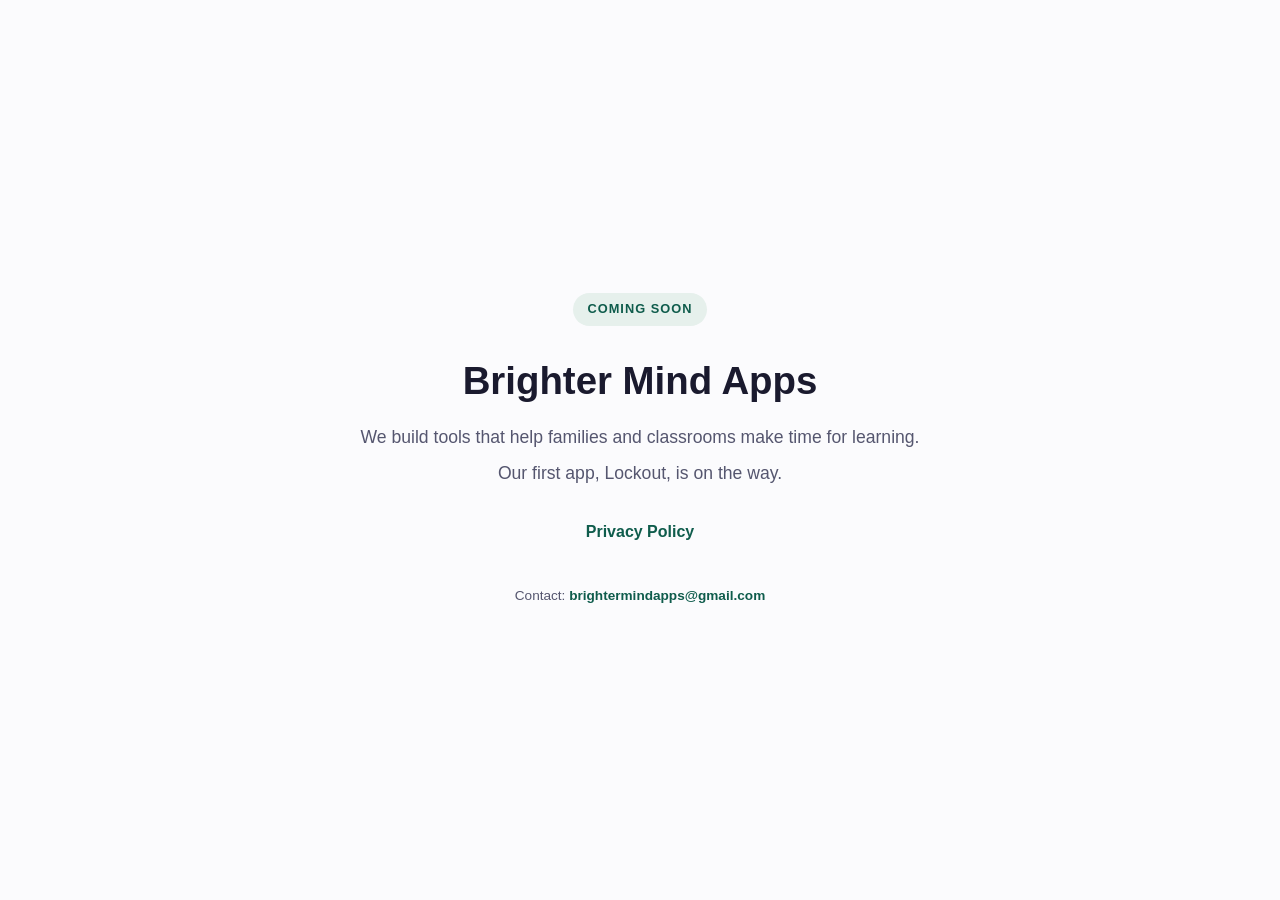
==== index.html @ 4ad0b9e4 "Add files via upload" ====
<!DOCTYPE html>
<html lang="en">
<head>
<meta charset="utf-8">
<meta name="viewport" content="width=device-width, initial-scale=1">
<title>Brighter Mind Apps</title>
<style>
  :root { --ink:#1a1a2e; --soft:#55566f; --accent:#0f5c4c; --wash:#e6f0ec; }
  * { box-sizing: border-box; margin: 0; padding: 0; }
  body {
    font-family: -apple-system, BlinkMacSystemFont, "Segoe UI", Roboto,
      Helvetica, Arial, sans-serif;
    color: var(--ink); background: #fbfbfd; min-height: 100vh;
    display: flex; align-items: center; justify-content: center;
    padding: 24px; line-height: 1.6;
  }
  .card { max-width: 560px; text-align: center; }
  .badge {
    display: inline-block; background: var(--wash); color: var(--accent);
    font-weight: 600; font-size: 0.8rem; letter-spacing: 0.08em;
    text-transform: uppercase; padding: 6px 14px; border-radius: 999px;
    margin-bottom: 24px;
  }
  h1 { font-size: 2.4rem; margin-bottom: 12px; }
  p { color: var(--soft); font-size: 1.1rem; margin-bottom: 8px; }
  .links { margin-top: 32px; }
  a {
    color: var(--accent); text-decoration: none; font-weight: 600;
    border-bottom: 1px solid transparent; transition: border-color .15s;
  }
  a:hover { border-color: var(--accent); }
  footer { margin-top: 40px; font-size: 0.85rem; color: var(--soft); }
</style>
</head>
<body>
  <div class="card">
    <span class="badge">Coming soon</span>
    <h1>Brighter Mind Apps</h1>
    <p>We build tools that help families and classrooms make time for
       learning.</p>
    <p>Our first app, Lockout, is on the way.</p>
    <div class="links">
      <a href="/privacy/">Privacy Policy</a>
    </div>
    <footer>
      Contact: <a href="mailto:brightermindapps@gmail.com"
        >brightermindapps@gmail.com</a>
    </footer>
  </div>
</body>
</html>
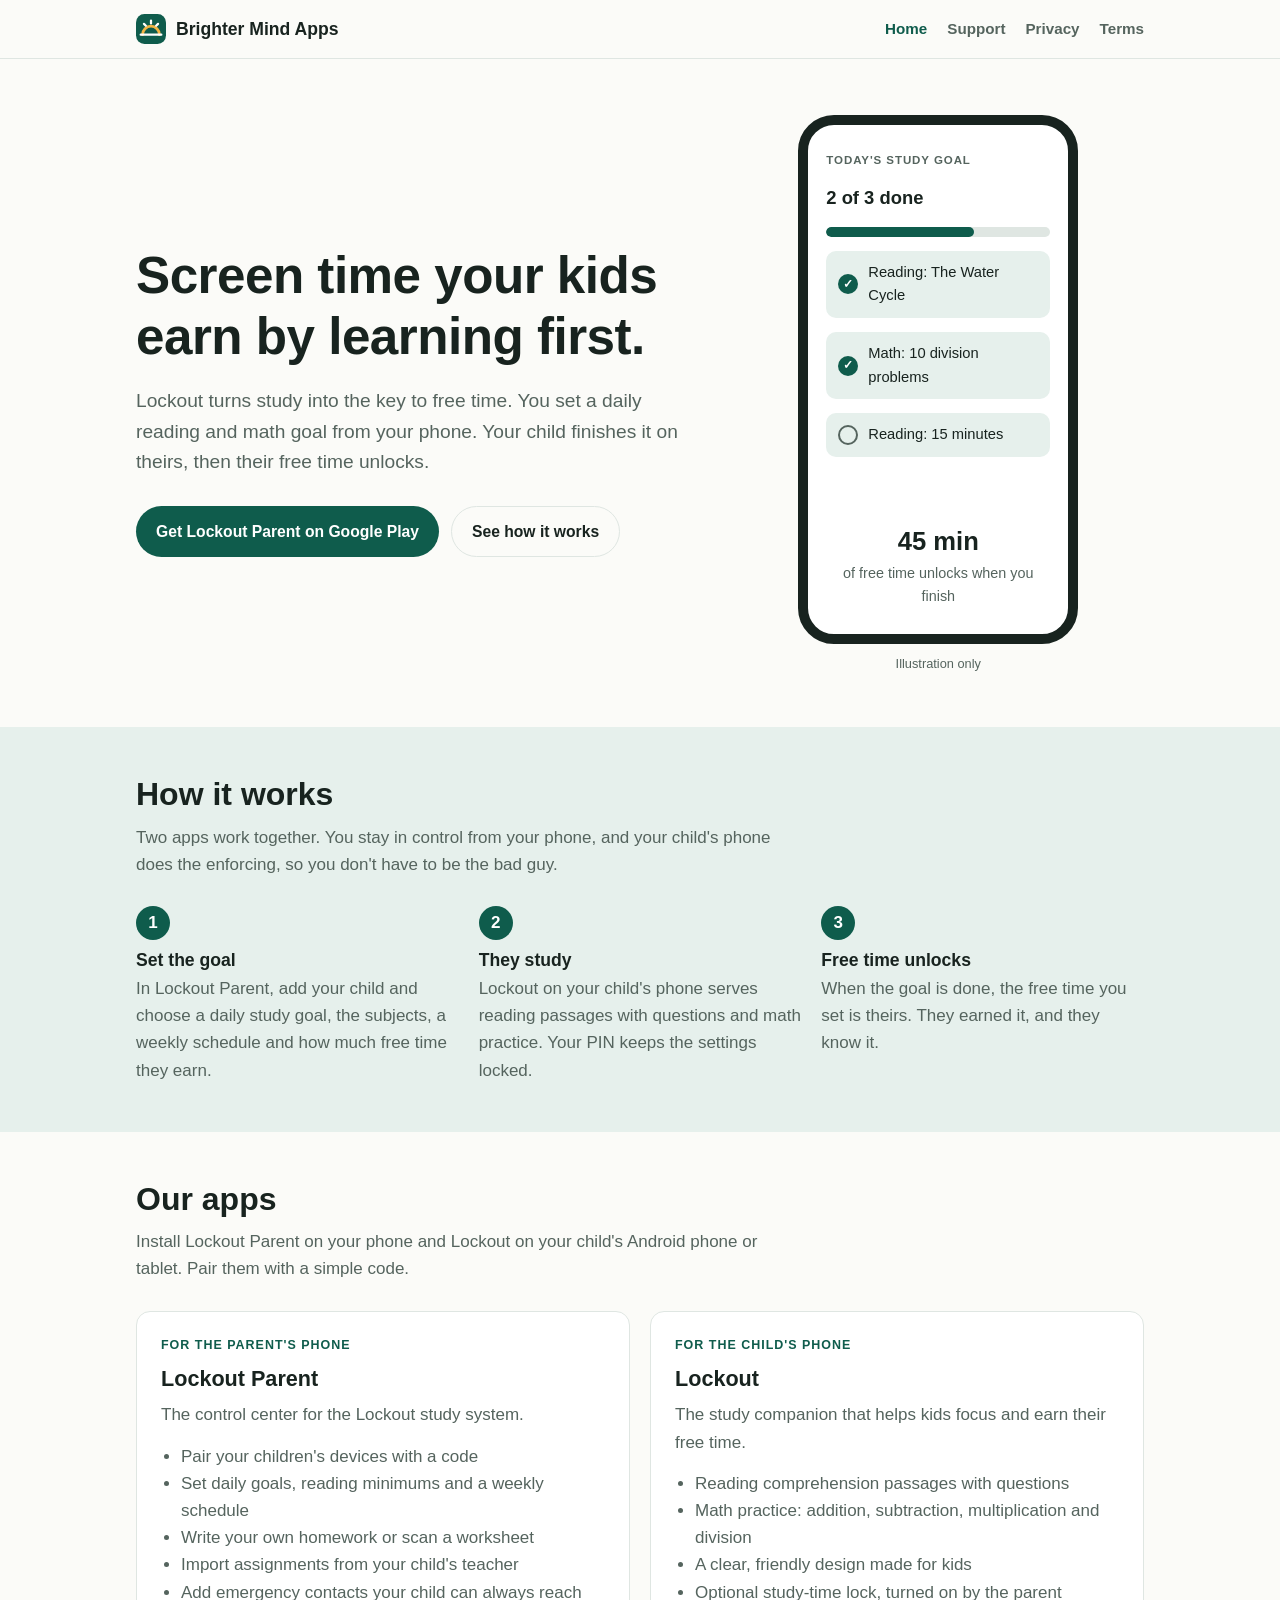
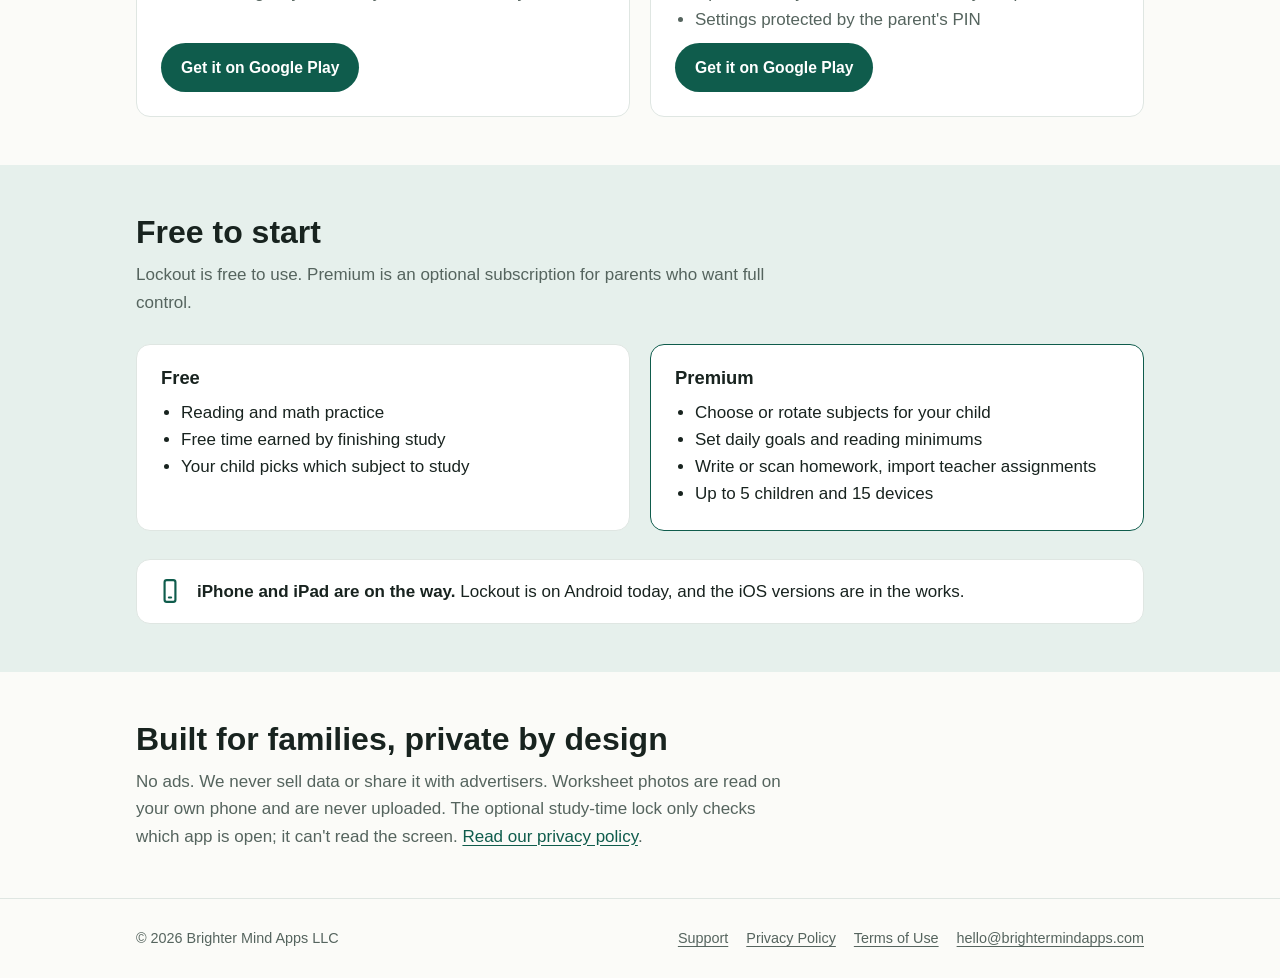
==== commit 9bf3464b: "Launch full site: home, support, privacy and terms pages Replaces the coming-soon page with pages fo" ====
--- a/index.html
+++ b/index.html
@@ -2,50 +2,153 @@
 <html lang="en">
 <head>
 <meta charset="utf-8">
-<meta name="viewport" content="width=device-width, initial-scale=1">
+<meta name="viewport" content="width=device-width, initial-scale=1, viewport-fit=cover">
 <title>Brighter Mind Apps</title>
-<style>
-  :root { --ink:#1a1a2e; --soft:#55566f; --accent:#0f5c4c; --wash:#e6f0ec; }
-  * { box-sizing: border-box; margin: 0; padding: 0; }
-  body {
-    font-family: -apple-system, BlinkMacSystemFont, "Segoe UI", Roboto,
-      Helvetica, Arial, sans-serif;
-    color: var(--ink); background: #fbfbfd; min-height: 100vh;
-    display: flex; align-items: center; justify-content: center;
-    padding: 24px; line-height: 1.6;
-  }
-  .card { max-width: 560px; text-align: center; }
-  .badge {
-    display: inline-block; background: var(--wash); color: var(--accent);
-    font-weight: 600; font-size: 0.8rem; letter-spacing: 0.08em;
-    text-transform: uppercase; padding: 6px 14px; border-radius: 999px;
-    margin-bottom: 24px;
-  }
-  h1 { font-size: 2.4rem; margin-bottom: 12px; }
-  p { color: var(--soft); font-size: 1.1rem; margin-bottom: 8px; }
-  .links { margin-top: 32px; }
-  a {
-    color: var(--accent); text-decoration: none; font-weight: 600;
-    border-bottom: 1px solid transparent; transition: border-color .15s;
-  }
-  a:hover { border-color: var(--accent); }
-  footer { margin-top: 40px; font-size: 0.85rem; color: var(--soft); }
-</style>
+<meta name="description" content="Lockout and Lockout Parent: kids earn screen time by finishing reading and math goals their parent sets.">
+<link rel="stylesheet" href="style.css">
 </head>
 <body>
-  <div class="card">
-    <span class="badge">Coming soon</span>
-    <h1>Brighter Mind Apps</h1>
-    <p>We build tools that help families and classrooms make time for
-       learning.</p>
-    <p>Our first app, Lockout, is on the way.</p>
-    <div class="links">
-      <a href="/privacy/">Privacy Policy</a>
+<header class="site-head">
+  <div class="wrap">
+    <a class="brand" href="./"><svg class="brand-mark" viewBox="0 0 32 32" aria-hidden="true"><rect width="32" height="32" rx="9" fill="var(--accent)"/><path d="M7 22a9 9 0 0 1 18 0" fill="none" stroke="var(--sun)" stroke-width="3" stroke-linecap="round"/><path d="M16 7v3M8.5 10.5l2 2M23.5 10.5l-2 2" stroke="var(--accent-ink)" stroke-width="2.4" stroke-linecap="round"/><path d="M5 22h22" stroke="var(--accent-ink)" stroke-width="2.4" stroke-linecap="round"/></svg>Brighter Mind Apps</a>
+    <nav class="nav" aria-label="Main">
+      <a href="./" aria-current="page">Home</a>
+      <a href="support/">Support</a>
+      <a href="privacy/">Privacy</a>
+      <a href="terms/">Terms</a>
+    </nav>
+  </div>
+</header>
+<main>
+<section class="hero">
+  <div class="wrap">
+    <div>
+      <h1>Screen time your kids earn by learning first.</h1>
+      <p class="lead">Lockout turns study into the key to free time. You set a daily reading and math goal from your phone. Your child finishes it on theirs, then their free time unlocks.</p>
+      <div class="hero-actions">
+        <a class="btn btn-primary" href="https://play.google.com/store/apps/details?id=com.brightermindapps.lockoutparent">Get Lockout Parent on Google Play</a>
+        <a class="btn btn-ghost" href="#how-it-works">See how it works</a>
+      </div>
     </div>
-    <footer>
-      Contact: <a href="mailto:brightermindapps@gmail.com"
-        >brightermindapps@gmail.com</a>
-    </footer>
+    <div>
+      <div class="phone" role="img" aria-label="Illustration of the Lockout app on a child's phone: today's study goal is two of three tasks done, with 45 minutes of free time waiting to unlock.">
+        <span class="eyebrow">Today's study goal</span>
+        <span class="goal">2 of 3 done</span>
+        <div class="meter"><span></span></div>
+        <div class="task"><span class="tick done">&#10003;</span>Reading: The Water Cycle</div>
+        <div class="task"><span class="tick done">&#10003;</span>Math: 10 division problems</div>
+        <div class="task"><span class="tick open"></span>Reading: 15 minutes</div>
+        <div class="unlock"><strong>45 min</strong>of free time unlocks when you finish</div>
+      </div>
+      <p class="figure-note">Illustration only</p>
+    </div>
   </div>
+</section>
+
+<section class="band alt" id="how-it-works">
+  <div class="wrap">
+    <h2>How it works</h2>
+    <p class="intro">Two apps work together. You stay in control from your phone, and your child's phone does the enforcing, so you don't have to be the bad guy.</p>
+    <ol class="steps">
+      <li>
+        <h3>Set the goal</h3>
+        <p>In Lockout Parent, add your child and choose a daily study goal, the subjects, a weekly schedule and how much free time they earn.</p>
+      </li>
+      <li>
+        <h3>They study</h3>
+        <p>Lockout on your child's phone serves reading passages with questions and math practice. Your PIN keeps the settings locked.</p>
+      </li>
+      <li>
+        <h3>Free time unlocks</h3>
+        <p>When the goal is done, the free time you set is theirs. They earned it, and they know it.</p>
+      </li>
+    </ol>
+  </div>
+</section>
+
+<section class="band" id="apps">
+  <div class="wrap">
+    <h2>Our apps</h2>
+    <p class="intro">Install Lockout Parent on your phone and Lockout on your child's Android phone or tablet. Pair them with a simple code.</p>
+    <div class="apps">
+      <article class="app">
+        <span class="where">For the parent's phone</span>
+        <h3>Lockout Parent</h3>
+        <p>The control center for the Lockout study system.</p>
+        <ul>
+          <li>Pair your children's devices with a code</li>
+          <li>Set daily goals, reading minimums and a weekly schedule</li>
+          <li>Write your own homework or scan a worksheet</li>
+          <li>Import assignments from your child's teacher</li>
+          <li>Add emergency contacts your child can always reach</li>
+        </ul>
+        <a class="btn btn-primary" href="https://play.google.com/store/apps/details?id=com.brightermindapps.lockoutparent">Get it on Google Play</a>
+      </article>
+      <article class="app">
+        <span class="where">For the child's phone</span>
+        <h3>Lockout</h3>
+        <p>The study companion that helps kids focus and earn their free time.</p>
+        <ul>
+          <li>Reading comprehension passages with questions</li>
+          <li>Math practice: addition, subtraction, multiplication and division</li>
+          <li>A clear, friendly design made for kids</li>
+          <li>Optional study-time lock, turned on by the parent</li>
+          <li>Settings protected by the parent's PIN</li>
+        </ul>
+        <a class="btn btn-primary" href="https://play.google.com/store/apps/details?id=com.brightermindapps.lockout">Get it on Google Play</a>
+      </article>
+    </div>
+  </div>
+</section>
+
+<section class="band alt" id="plans">
+  <div class="wrap">
+    <h2>Free to start</h2>
+    <p class="intro">Lockout is free to use. Premium is an optional subscription for parents who want full control.</p>
+    <div class="plans">
+      <div class="plan">
+        <h3>Free</h3>
+        <ul>
+          <li>Reading and math practice</li>
+          <li>Free time earned by finishing study</li>
+          <li>Your child picks which subject to study</li>
+        </ul>
+      </div>
+      <div class="plan premium">
+        <h3>Premium</h3>
+        <ul>
+          <li>Choose or rotate subjects for your child</li>
+          <li>Set daily goals and reading minimums</li>
+          <li>Write or scan homework, import teacher assignments</li>
+          <li>Up to 5 children and 15 devices</li>
+        </ul>
+      </div>
+    </div>
+    <div class="note-strip">
+      <svg viewBox="0 0 24 24" fill="none" stroke="currentColor" stroke-width="2" stroke-linecap="round" stroke-linejoin="round" aria-hidden="true"><rect x="7" y="2" width="10" height="20" rx="2"/><path d="M11 18h2"/></svg>
+      <p><strong>iPhone and iPad are on the way.</strong> Lockout is on Android today, and the iOS versions are in the works.</p>
+    </div>
+  </div>
+</section>
+
+<section class="band" id="privacy-promise">
+  <div class="wrap">
+    <h2>Built for families, private by design</h2>
+    <p class="intro">No ads. We never sell data or share it with advertisers. Worksheet photos are read on your own phone and are never uploaded. The optional study-time lock only checks which app is open; it can't read the screen. <a href="privacy/">Read our privacy policy</a>.</p>
+  </div>
+</section>
+
+</main>
+<footer class="site-foot">
+  <div class="wrap">
+    <span>&copy; 2026 Brighter Mind Apps LLC</span>
+    <nav aria-label="Footer">
+      <a href="support/">Support</a>
+      <a href="privacy/">Privacy Policy</a>
+      <a href="terms/">Terms of Use</a>
+      <a href="mailto:hello@brightermindapps.com">hello@brightermindapps.com</a>
+    </nav>
+  </div>
+</footer>
 </body>
 </html>
--- a/style.css
+++ b/style.css
@@ -0,0 +1,156 @@
+/* Brighter Mind Apps — shared styles.
+   Layout: one centered column, a calm header bar, content bands that stack on phones.
+   System fonts only, so the site makes no third-party requests. */
+:root {
+  --bg: #fbfbf8;
+  --surface: #ffffff;
+  --wash: #e6f0ec;
+  --ink: #18231f;
+  --soft: #55645e;
+  --line: #dfe6e2;
+  --accent: #0f5c4c;
+  --accent-ink: #ffffff;
+  --sun: #f2b544;
+  --font-display: "Avenir Next", "Segoe UI Variable Display", "Segoe UI", "Helvetica Neue", Arial, sans-serif;
+  --font-body: -apple-system, BlinkMacSystemFont, "Segoe UI", Roboto, "Helvetica Neue", Arial, sans-serif;
+  --radius: 14px;
+  color-scheme: light;
+}
+@media (prefers-color-scheme: dark) {
+  :root:not([data-theme="light"]) {
+    --bg: #101614; --surface: #17201d; --wash: #1d2e28; --ink: #e8efec; --soft: #a3b3ad;
+    --line: #2a3833; --accent: #5cc4a8; --accent-ink: #0c1512; --sun: #f2b544;  color-scheme: dark;
+  }
+}
+:root[data-theme="dark"] {
+  --bg: #101614; --surface: #17201d; --wash: #1d2e28; --ink: #e8efec; --soft: #a3b3ad;
+  --line: #2a3833; --accent: #5cc4a8; --accent-ink: #0c1512; --sun: #f2b544;  color-scheme: dark;
+}
+
+* { box-sizing: border-box; }
+html { -webkit-text-size-adjust: 100%; }
+body {
+  margin: 0; background: var(--bg); color: var(--ink);
+  font-family: var(--font-body); font-size: 17px; line-height: 1.6;
+}
+a { color: var(--accent); text-underline-offset: 3px; }
+a:focus-visible, button:focus-visible { outline: 3px solid var(--sun); outline-offset: 2px; border-radius: 4px; }
+img, svg { max-width: 100%; }
+h1, h2, h3 { font-family: var(--font-display); line-height: 1.2; text-wrap: balance; margin: 0; }
+
+.wrap {
+  max-width: 1040px; margin: 0 auto;
+  padding-left: max(16px, env(safe-area-inset-left, 0px));
+  padding-right: max(16px, env(safe-area-inset-right, 0px));
+}
+
+/* Header */
+.site-head { border-bottom: 1px solid var(--line); background: var(--bg); }
+.site-head .wrap { display: flex; align-items: center; justify-content: space-between; gap: 16px; flex-wrap: wrap; padding-block: 14px; }
+.brand { display: flex; align-items: center; gap: 10px; color: var(--ink); text-decoration: none; font-family: var(--font-display); font-weight: 700; font-size: 1.1rem; }
+.brand-mark { width: 30px; height: 30px; flex: none; }
+.nav { display: flex; gap: 6px 20px; flex-wrap: wrap; font-size: 0.95rem; }
+.nav a { color: var(--soft); text-decoration: none; font-weight: 600; }
+.nav a:hover, .nav a[aria-current="page"] { color: var(--accent); }
+
+/* Hero */
+.hero { padding-block: 56px 40px; }
+.hero .wrap { display: grid; grid-template-columns: 1.15fr 0.85fr; gap: 40px; align-items: center; }
+.hero h1 { font-size: clamp(2.1rem, 4.5vw, 3.2rem); letter-spacing: -0.01em; }
+.hero p.lead { font-size: 1.2rem; color: var(--soft); max-width: 34em; margin: 18px 0 0; }
+.hero-actions { display: flex; gap: 12px; flex-wrap: wrap; margin-top: 28px; }
+.btn {
+  display: inline-flex; align-items: center; gap: 8px; padding: 12px 20px;
+  border-radius: 999px; font-weight: 700; text-decoration: none; font-size: 0.98rem;
+}
+.btn-primary { background: var(--accent); color: var(--accent-ink); }
+.btn-ghost { border: 1.5px solid var(--line); color: var(--ink); }
+.btn-primary:hover { filter: brightness(1.08); }
+.btn-ghost:hover { border-color: var(--accent); }
+
+/* Phone illustration */
+.phone {
+  width: min(280px, 100%); margin-inline: auto; aspect-ratio: 9 / 17;
+  background: var(--surface); border: 10px solid var(--ink); border-radius: 36px;
+  padding: 26px 18px; display: flex; flex-direction: column; gap: 14px;
+}
+.phone .eyebrow { font-size: 0.72rem; letter-spacing: 0.08em; text-transform: uppercase; color: var(--soft); font-weight: 700; }
+.phone .goal { font-family: var(--font-display); font-weight: 700; font-size: 1.15rem; }
+.task { display: flex; align-items: center; gap: 10px; font-size: 0.92rem; padding: 10px 12px; border-radius: 10px; background: var(--wash); }
+.tick { width: 20px; height: 20px; border-radius: 50%; flex: none; display: grid; place-items: center; font-size: 0.75rem; font-weight: 800; }
+.tick.done { background: var(--accent); color: var(--accent-ink); }
+.tick.open { border: 2px solid var(--soft); }
+.meter { height: 10px; border-radius: 999px; background: var(--line); overflow: hidden; }
+.meter span { display: block; height: 100%; width: 66%; background: var(--accent); border-radius: inherit; }
+.unlock { margin-top: auto; text-align: center; font-size: 0.9rem; color: var(--soft); }
+.unlock strong { display: block; font-family: var(--font-display); font-size: 1.6rem; color: var(--ink); font-variant-numeric: tabular-nums; }
+.figure-note { text-align: center; font-size: 0.8rem; color: var(--soft); margin-top: 10px; }
+
+/* Sections */
+.band { padding-block: 48px; }
+.band.alt { background: var(--wash); }
+.band h2 { font-size: clamp(1.6rem, 3vw, 2rem); }
+.band .intro { color: var(--soft); max-width: 38em; margin: 10px 0 0; }
+
+.steps { list-style: none; padding: 0; margin: 28px 0 0; display: grid; grid-template-columns: repeat(3, 1fr); gap: 20px; counter-reset: step; }
+.steps li { counter-increment: step; min-width: 0; }
+.steps li::before {
+  content: counter(step); display: grid; place-items: center; width: 34px; height: 34px;
+  border-radius: 50%; background: var(--accent); color: var(--accent-ink); font-weight: 800; margin-bottom: 10px;
+}
+.steps h3 { font-size: 1.1rem; margin-bottom: 4px; }
+.steps p { margin: 0; color: var(--soft); }
+
+.apps { display: grid; grid-template-columns: repeat(2, 1fr); gap: 20px; margin-top: 28px; }
+.app {
+  background: var(--surface); border: 1px solid var(--line); border-radius: var(--radius);
+  padding: 24px; display: flex; flex-direction: column; gap: 10px; min-width: 0;
+}
+.app .where { font-size: 0.78rem; letter-spacing: 0.08em; text-transform: uppercase; font-weight: 700; color: var(--accent); }
+.app h3 { font-size: 1.35rem; }
+.app p { margin: 0; color: var(--soft); }
+.app ul { margin: 4px 0 0; padding-left: 20px; color: var(--soft); }
+.app .btn { margin-top: auto; align-self: flex-start; }
+
+.plans { display: grid; grid-template-columns: repeat(2, 1fr); gap: 20px; margin-top: 28px; }
+.plan { border: 1px solid var(--line); border-radius: var(--radius); padding: 22px 24px; background: var(--surface); min-width: 0; }
+.plan h3 { font-size: 1.15rem; }
+.plan ul { margin: 10px 0 0; padding-left: 20px; }
+.plan.premium { border-color: var(--accent); }
+
+.note-strip { display: flex; gap: 14px; align-items: flex-start; padding: 18px 20px; border-radius: var(--radius); background: var(--surface); border: 1px solid var(--line); margin-top: 28px; }
+.note-strip svg { flex: none; width: 26px; height: 26px; color: var(--accent); }
+.note-strip p { margin: 0; }
+
+/* Long-form pages (privacy, terms, support) */
+.doc { max-width: 760px; padding-block: 40px 56px; }
+.doc h1 { font-size: clamp(1.9rem, 4vw, 2.4rem); }
+.doc .meta { color: var(--soft); font-size: 0.92rem; margin: 8px 0 28px; }
+.doc h2 { font-size: 1.35rem; margin-top: 40px; padding-bottom: 6px; border-bottom: 1px solid var(--line); }
+.doc h3 { font-size: 1.08rem; margin-top: 26px; color: var(--accent); }
+.doc p, .doc ul, .doc ol { margin: 12px 0; }
+.doc ul, .doc ol { padding-left: 22px; }
+.doc li { margin-bottom: 6px; }
+.doc .note { background: var(--wash); border-left: 4px solid var(--accent); padding: 12px 16px; border-radius: 6px; margin: 18px 0; font-size: 0.97rem; }
+.doc address { font-style: normal; }
+
+.faq details { border-bottom: 1px solid var(--line); padding-block: 4px; }
+.faq summary { cursor: pointer; font-weight: 700; padding-block: 12px; list-style-position: outside; }
+.faq details p, .faq details ol, .faq details ul { margin-top: 0; }
+.contact-card { margin-top: 24px; padding: 20px 22px; border-radius: var(--radius); background: var(--wash); }
+.contact-card p { margin: 4px 0; }
+.email { font-weight: 700; user-select: all; word-break: break-word; }
+
+
+/* Footer */
+.site-foot { border-top: 1px solid var(--line); padding-block: 28px; color: var(--soft); font-size: 0.9rem; }
+.site-foot .wrap { display: flex; justify-content: space-between; gap: 12px 24px; flex-wrap: wrap; }
+.site-foot nav { display: flex; gap: 6px 18px; flex-wrap: wrap; }
+.site-foot a { color: var(--soft); }
+
+@media (max-width: 760px) {
+  .hero .wrap, .apps, .plans { grid-template-columns: 1fr; }
+  .steps { grid-template-columns: 1fr; }
+  .hero { padding-block: 36px 28px; }
+}
+@media (prefers-reduced-motion: reduce) { * { transition: none !important; animation: none !important; } }
